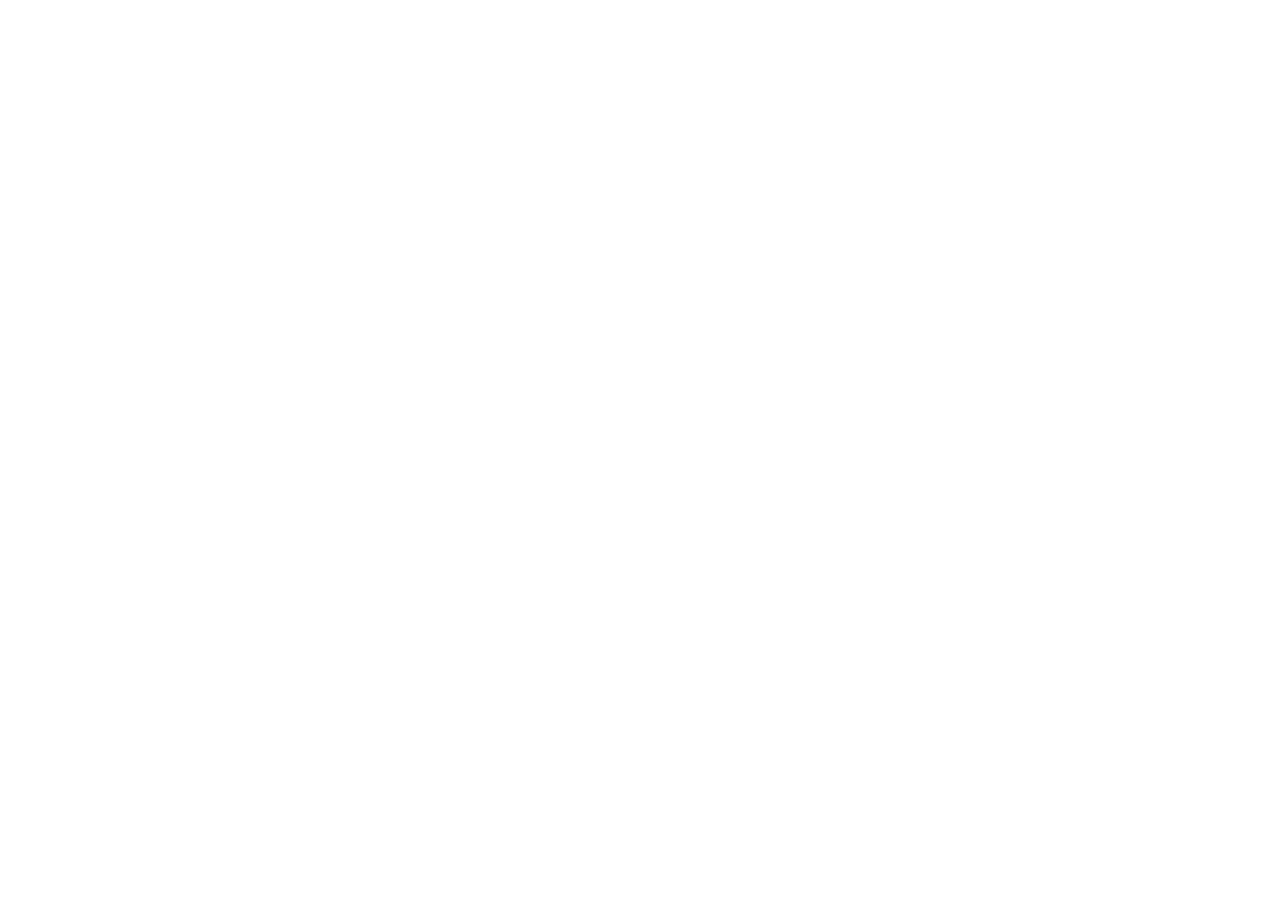
==== grid/index.html @ 0b8409fd ":sparkles: finish chess with flexbox" ====
<!DOCTYPE html>
<html lang="en">

<head>
  <meta charset="UTF-8">
  <meta name="viewport" content="width=device-width, initial-scale=1.0">
  <meta http-equiv="X-UA-Compatible" content="ie=edge">
  <title>Xadrez</title>
  <link rel="stylesheet" href="style.css">
</head>

<body>
</body>

</html>
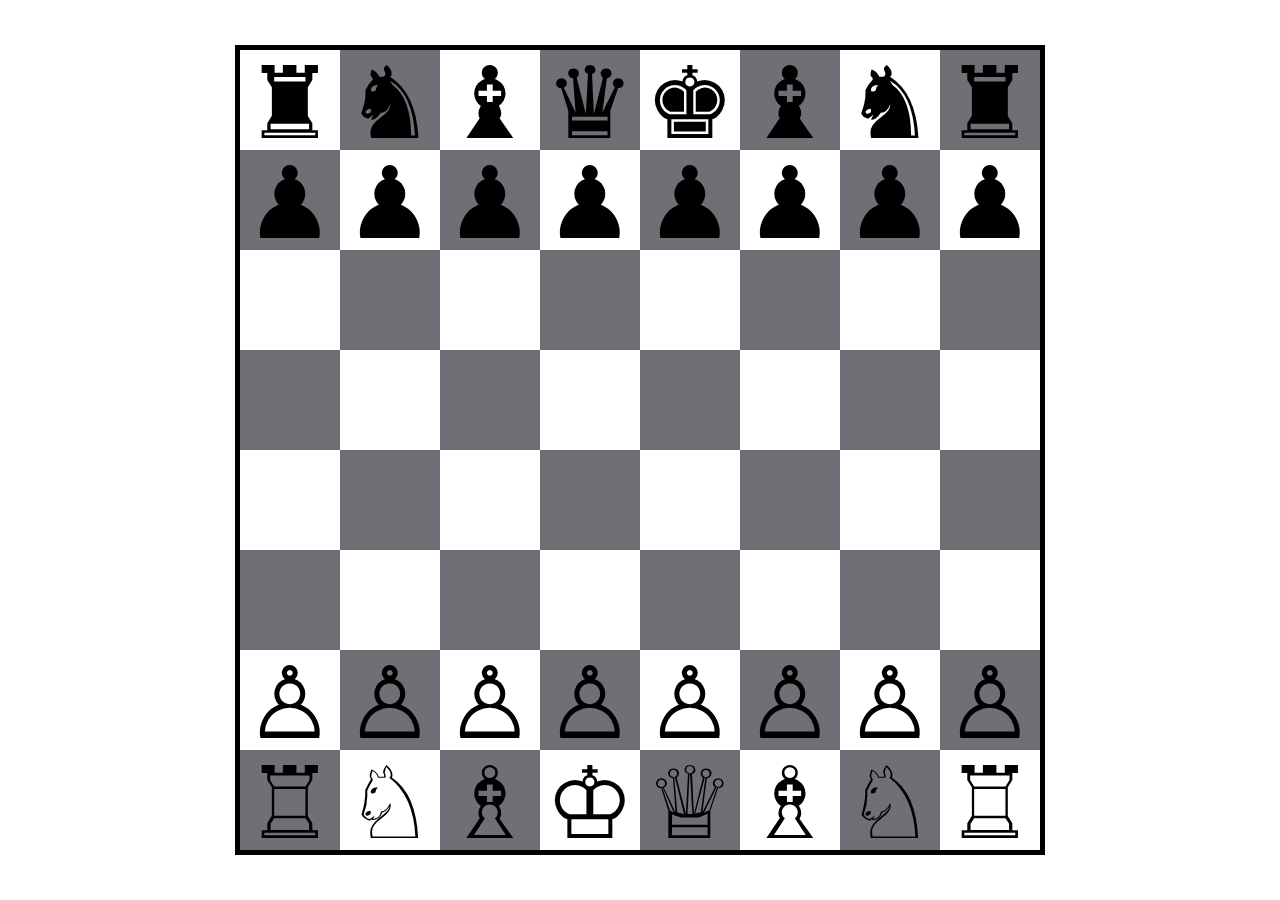
==== commit af4c7cf2: "Add grid chess" ====
--- a/grid/index.html
+++ b/grid/index.html
@@ -1,15 +1,80 @@
 <!DOCTYPE html>
 <html lang="en">
 
-<head>
-  <meta charset="UTF-8">
-  <meta name="viewport" content="width=device-width, initial-scale=1.0">
-  <meta http-equiv="X-UA-Compatible" content="ie=edge">
-  <title>Xadrez</title>
-  <link rel="stylesheet" href="style.css">
-</head>
+  <head>
+    <meta charset="UTF-8">
+    <meta name="viewport" content="width=device-width, initial-scale=1.0">
+    <meta http-equiv="X-UA-Compatible" content="ie=edge">
+    <title>Chess - Grid</title>
+    <link rel="stylesheet" href="style.css">
+  </head>
 
-<body>
-</body>
-
+  <body>
+    <div class="container">
+      <div class="square">♜</div>
+      <div class="square">♞</div>
+      <div class="square">♝</div>
+      <div class="square">♛</div>
+      <div class="square">♚</div>
+      <div class="square">♝</div>
+      <div class="square">♞</div>
+      <div class="square">♜</div>
+      <div class="square">♟︎</div>
+      <div class="square">♟︎</div>
+      <div class="square">♟︎</div>
+      <div class="square">♟︎</div>
+      <div class="square">♟︎</div>
+      <div class="square">♟︎</div>
+      <div class="square">♟︎</div>
+      <div class="square">♟︎</div>
+      <div class="square"></div>
+      <div class="square"></div>
+      <div class="square"></div>
+      <div class="square"></div>
+      <div class="square"></div>
+      <div class="square"></div>
+      <div class="square"></div>
+      <div class="square"></div>
+      <div class="square"></div>
+      <div class="square"></div>
+      <div class="square"></div>
+      <div class="square"></div>
+      <div class="square"></div>
+      <div class="square"></div>
+      <div class="square"></div>
+      <div class="square"></div>
+      <div class="square"></div>
+      <div class="square"></div>
+      <div class="square"></div>
+      <div class="square"></div>
+      <div class="square"></div>
+      <div class="square"></div>
+      <div class="square"></div>
+      <div class="square"></div>
+      <div class="square"></div>
+      <div class="square"></div>
+      <div class="square"></div>
+      <div class="square"></div>
+      <div class="square"></div>
+      <div class="square"></div>
+      <div class="square"></div>
+      <div class="square"></div>
+      <div class="square">♙</div>
+      <div class="square">♙</div>
+      <div class="square">♙</div>
+      <div class="square">♙</div>
+      <div class="square">♙</div>
+      <div class="square">♙</div>
+      <div class="square">♙</div>
+      <div class="square">♙</div>
+      <div class="square">♖</div>
+      <div class="square">♘</div>
+      <div class="square">♗</div>
+      <div class="square">♔</div>
+      <div class="square">♕</div>
+      <div class="square">♗</div>
+      <div class="square">♘</div>
+      <div class="square">♖</div>
+    </div>
+  </body>
 </html>--- a/grid/style.css
+++ b/grid/style.css
@@ -0,0 +1,64 @@
+*, :after, :before {
+  box-sizing: border-box;
+}
+
+* {
+  min-width: 0;
+  min-height: 0;
+}
+
+body {
+  background: white;
+  display: flex;
+  align-items: center;
+  justify-content: center;
+  width: 100%;
+  height: 100vh;
+  margin: 0;
+  padding: 1rem;
+}
+
+.container {
+  background: black;
+  display: flex;
+  border: 5px solid black;
+  flex-wrap: wrap;
+  width: 810px;
+  height: 810px;
+  display: grid;
+  grid-template-columns: repeat(8, 1fr);
+  grid-template-rows: repeat(8, 1fr);
+  grid-auto-flow: row;
+}
+
+.square {
+  display: flex;
+  justify-content: center;
+  align-items: center;
+  flex-wrap: wrap;
+  padding: 5px;
+  font-size: 100px;
+  line-height: 1;
+}
+
+.square:nth-child(even) {
+  background-color: white;
+}
+
+ .square:nth-child(odd) {
+  background-color: #6f6f76;
+}
+
+.square:nth-child(16n+1),
+.square:nth-child(16n+3),
+.square:nth-child(16n+5),
+.square:nth-child(16n+7) {
+  background-color: white;
+}
+
+.square:nth-child(16n+2),
+.square:nth-child(16n+4),
+.square:nth-child(16n+6),
+.square:nth-child(16n+8) {
+  background-color: #6f6f76;
+}
